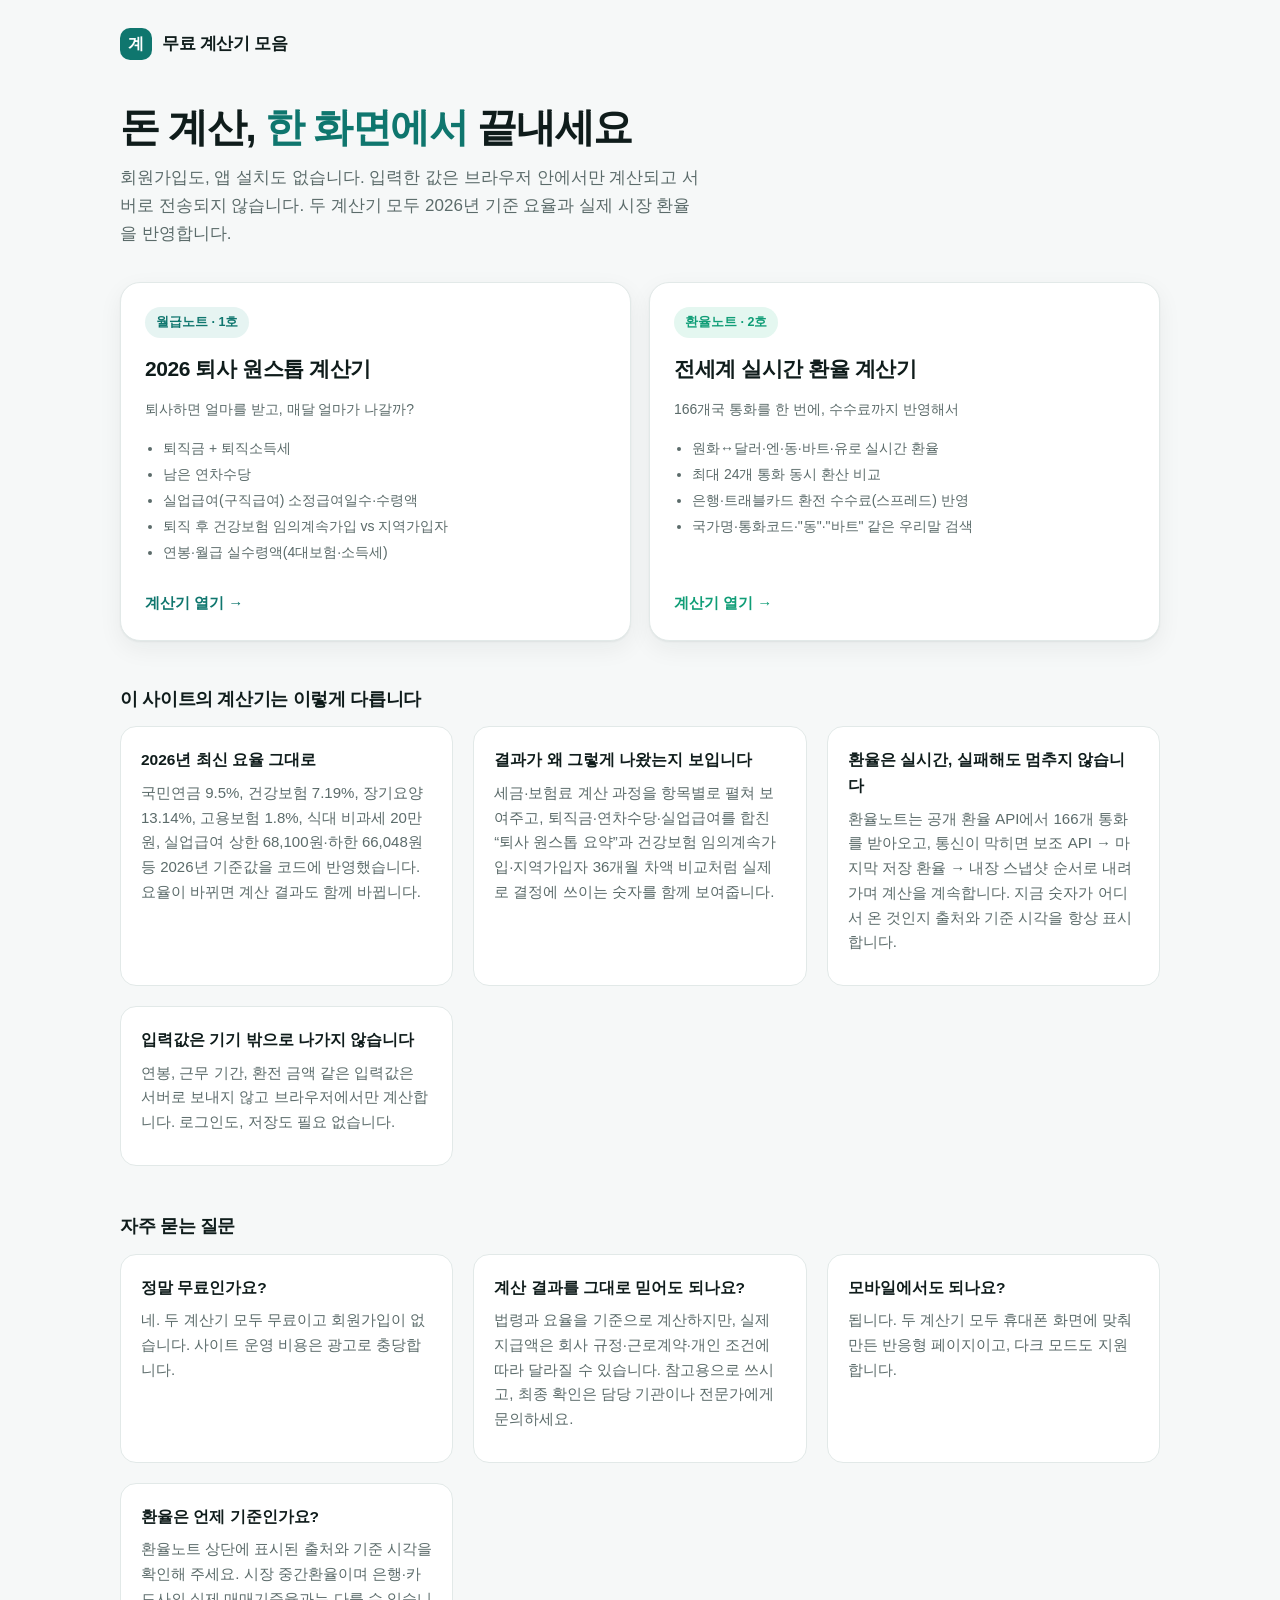
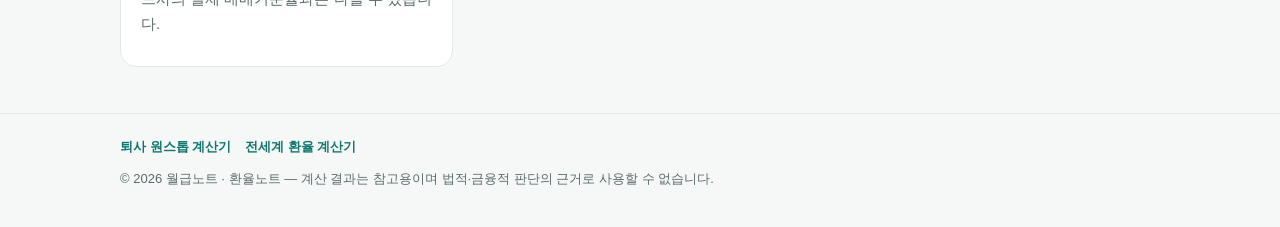
==== index.html @ 87c5fdeb "무료 계산기 2종 배포: 퇴사 원스톱 계산기(월급노트) + 전세계 환율 계산기(환율노트) - 루트: 허브 페이지, ads.txt(애드센스 pub-2493112023638381), " ====
<!DOCTYPE html>
<html lang="ko">
<head>
<meta charset="utf-8">
<meta name="viewport" content="width=device-width, initial-scale=1">
<title>무료 계산기 모음 — 퇴사 정산 계산기 · 전세계 환율 계산기 | 월급노트 · 환율노트</title>
<meta name="description" content="회원가입·설치 없이 바로 쓰는 무료 계산기 2종. 2026년 요율로 퇴직금·연차수당·실업급여·건강보험과 연봉 실수령액을 계산하는 월급노트, 166개국 통화를 실시간 환율과 환전 수수료까지 반영해 계산하는 환율노트.">
<meta name="keywords" content="무료 계산기, 퇴사 계산기, 퇴직금 계산기, 연차수당 계산기, 실업급여 계산기, 연봉 실수령액, 환율 계산기, 환전 수수료 계산">
<meta name="robots" content="index, follow, max-image-preview:large">
<meta name="author" content="월급노트 · 환율노트">
<meta name="theme-color" content="#0f766e">
<link rel="canonical" href="https://fuuckuyooou-sys.github.io/">
<link rel="icon" href="data:image/svg+xml,%3Csvg xmlns='http://www.w3.org/2000/svg' viewBox='0 0 64 64'%3E%3Crect width='64' height='64' rx='16' fill='%230f766e'/%3E%3Cpath d='M18 42V26m14 16V20m14 22V32' stroke='%23fff' stroke-width='7' stroke-linecap='round'/%3E%3C/svg%3E">

<meta property="og:type" content="website">
<meta property="og:site_name" content="무료 계산기 모음">
<meta property="og:locale" content="ko_KR">
<meta property="og:url" content="https://fuuckuyooou-sys.github.io/">
<meta property="og:title" content="무료 계산기 모음 — 퇴사 정산 계산기 · 전세계 환율 계산기">
<meta property="og:description" content="퇴직금·연차수당·실업급여·건강보험을 한 번에 계산하는 월급노트, 166개국 통화 환율을 수수료까지 계산하는 환율노트. 둘 다 무료·회원가입 없음.">
<meta property="og:image" content="https://fuuckuyooou-sys.github.io/salary/og-image.png">
<meta property="og:image:width" content="1200">
<meta property="og:image:height" content="630">
<meta name="twitter:card" content="summary_large_image">
<meta name="twitter:title" content="무료 계산기 모음 — 퇴사 정산 · 전세계 환율">
<meta name="twitter:description" content="2026년 요율 기준 퇴사 정산 계산기와 166개국 실시간 환율 계산기. 무료, 설치 없음.">
<meta name="twitter:image" content="https://fuuckuyooou-sys.github.io/salary/og-image.png">

<style>
:root{
  --bg:#f6f8f8; --card:#ffffff; --ink:#0f1c1b; --muted:#5b6b6a; --line:#e2e9e8;
  --teal:#0f766e; --teal-soft:#e6f4f2; --green:#0f9d76; --green-soft:#e4f7f0;
  --shadow:0 1px 2px rgba(15,28,27,.06), 0 8px 24px rgba(15,28,27,.06);
}
@media (prefers-color-scheme: dark){
  :root{ --bg:#0b1214; --card:#121b1d; --ink:#e8f1ef; --muted:#9db0ad; --line:#223032;
         --teal:#2dd4bf; --teal-soft:#10312e; --green:#34d399; --green-soft:#0f2f26;
         --shadow:0 1px 2px rgba(0,0,0,.4), 0 10px 30px rgba(0,0,0,.35); }
}
*,*::before,*::after{ box-sizing:border-box; }
html{ -webkit-text-size-adjust:100%; }
body{
  margin:0; background:var(--bg); color:var(--ink);
  font-family:-apple-system,BlinkMacSystemFont,"Apple SD Gothic Neo","Pretendard","Malgun Gothic","Noto Sans KR",sans-serif;
  line-height:1.65; -webkit-font-smoothing:antialiased;
}
.wrap{ width:min(1040px,100% - 40px); margin:0 auto; }
header.top{ padding:28px 0 8px; }
.brand{ display:flex; align-items:center; gap:10px; font-weight:800; letter-spacing:-.02em; font-size:17px; color:var(--ink); text-decoration:none; }
.brand-mark{ display:grid; place-items:center; width:32px; height:32px; border-radius:10px; background:var(--teal); color:#fff; font-size:16px; font-weight:800; }
.hero{ padding:34px 0 26px; }
.hero h1{ margin:0 0 12px; font-size:clamp(26px,4.6vw,40px); line-height:1.25; letter-spacing:-.035em; font-weight:850; }
.hero h1 span{ color:var(--teal); }
.hero p{ margin:0; max-width:62ch; color:var(--muted); font-size:clamp(15px,2.4vw,17px); }
.cards{ display:grid; gap:18px; grid-template-columns:repeat(auto-fit,minmax(300px,1fr)); margin:8px 0 44px; }
.card{
  display:flex; flex-direction:column; gap:12px; padding:24px; border-radius:20px;
  background:var(--card); border:1px solid var(--line); box-shadow:var(--shadow);
  text-decoration:none; color:inherit; transition:transform .16s ease, border-color .16s ease;
}
.card:hover{ transform:translateY(-3px); border-color:var(--teal); }
.card:focus-visible{ outline:3px solid var(--teal); outline-offset:3px; }
.chip{ display:inline-flex; align-items:center; gap:7px; align-self:flex-start; padding:5px 11px; border-radius:999px; font-size:12.5px; font-weight:700; }
.chip.salary{ background:var(--teal-soft); color:var(--teal); }
.chip.fx{ background:var(--green-soft); color:var(--green); }
.card h2{ margin:2px 0 0; font-size:21px; letter-spacing:-.02em; }
.card .sub{ color:var(--muted); font-size:14px; margin:0; }
.card ul{ margin:0; padding-left:18px; color:var(--muted); font-size:14px; }
.card ul li{ margin:3px 0; }
.go{ margin-top:auto; padding-top:12px; font-weight:800; color:var(--teal); font-size:15px; display:flex; align-items:center; gap:6px; }
.card.fx .go{ color:var(--green); }
section.info{ margin:0 0 46px; }
section.info h2{ font-size:18px; letter-spacing:-.02em; margin:0 0 12px; }
section.info p{ margin:0 0 10px; color:var(--muted); font-size:15px; }
.grid2{ display:grid; gap:20px; grid-template-columns:repeat(auto-fit,minmax(280px,1fr)); }
.box{ background:var(--card); border:1px solid var(--line); border-radius:16px; padding:20px; }
.box h3{ margin:0 0 8px; font-size:15.5px; }
.box p{ margin:0; font-size:14px; color:var(--muted); }
footer.site{ border-top:1px solid var(--line); padding:22px 0 38px; color:var(--muted); font-size:13px; }
footer.site nav{ display:flex; flex-wrap:wrap; gap:14px; margin-bottom:10px; }
footer.site a{ color:var(--teal); text-decoration:none; font-weight:600; }
footer.site a:hover{ text-decoration:underline; }
</style>

<script type="application/ld+json">
{
  "@context": "https://schema.org",
  "@graph": [
    {
      "@type": "WebSite",
      "name": "무료 계산기 모음 — 월급노트 · 환율노트",
      "url": "https://fuuckuyooou-sys.github.io/",
      "inLanguage": "ko-KR",
      "description": "퇴사 정산 계산기(월급노트)와 전세계 실시간 환율 계산기(환율노트)를 모은 무료 계산기 사이트."
    },
    {
      "@type": "ItemList",
      "name": "무료 계산기 2종",
      "itemListElement": [
        {
          "@type": "ListItem",
          "position": 1,
          "name": "2026 퇴사 원스톱 계산기 — 월급노트",
          "url": "https://fuuckuyooou-sys.github.io/salary/"
        },
        {
          "@type": "ListItem",
          "position": 2,
          "name": "전세계 실시간 환율 계산기 — 환율노트",
          "url": "https://fuuckuyooou-sys.github.io/fx/"
        }
      ]
    }
  ]
}
</script>
</head>
<body>

<header class="top">
  <div class="wrap">
    <a class="brand" href="./"><span class="brand-mark" aria-hidden="true">계</span>무료 계산기 모음</a>
  </div>
</header>

<main>
  <div class="wrap">
    <div class="hero">
      <h1>돈 계산, <span>한 화면에서</span> 끝내세요</h1>
      <p>회원가입도, 앱 설치도 없습니다. 입력한 값은 브라우저 안에서만 계산되고 서버로 전송되지 않습니다. 두 계산기 모두 2026년 기준 요율과 실제 시장 환율을 반영합니다.</p>
    </div>

    <div class="cards">
      <a class="card salary" href="salary/">
        <span class="chip salary">월급노트 · 1호</span>
        <h2>2026 퇴사 원스톱 계산기</h2>
        <p class="sub">퇴사하면 얼마를 받고, 매달 얼마가 나갈까?</p>
        <ul>
          <li>퇴직금 + 퇴직소득세</li>
          <li>남은 연차수당</li>
          <li>실업급여(구직급여) 소정급여일수·수령액</li>
          <li>퇴직 후 건강보험 임의계속가입 vs 지역가입자</li>
          <li>연봉·월급 실수령액(4대보험·소득세)</li>
        </ul>
        <span class="go">계산기 열기 →</span>
      </a>

      <a class="card fx" href="fx/">
        <span class="chip fx">환율노트 · 2호</span>
        <h2>전세계 실시간 환율 계산기</h2>
        <p class="sub">166개국 통화를 한 번에, 수수료까지 반영해서</p>
        <ul>
          <li>원화↔달러·엔·동·바트·유로 실시간 환율</li>
          <li>최대 24개 통화 동시 환산 비교</li>
          <li>은행·트래블카드 환전 수수료(스프레드) 반영</li>
          <li>국가명·통화코드·"동"·"바트" 같은 우리말 검색</li>
        </ul>
        <span class="go">계산기 열기 →</span>
      </a>
    </div>

    <section class="info">
      <h2>이 사이트의 계산기는 이렇게 다릅니다</h2>
      <div class="grid2">
        <div class="box">
          <h3>2026년 최신 요율 그대로</h3>
          <p>국민연금 9.5%, 건강보험 7.19%, 장기요양 13.14%, 고용보험 1.8%, 식대 비과세 20만원, 실업급여 상한 68,100원·하한 66,048원 등 2026년 기준값을 코드에 반영했습니다. 요율이 바뀌면 계산 결과도 함께 바뀝니다.</p>
        </div>
        <div class="box">
          <h3>결과가 왜 그렇게 나왔는지 보입니다</h3>
          <p>세금·보험료 계산 과정을 항목별로 펼쳐 보여주고, 퇴직금·연차수당·실업급여를 합친 &ldquo;퇴사 원스톱 요약&rdquo;과 건강보험 임의계속가입·지역가입자 36개월 차액 비교처럼 실제로 결정에 쓰이는 숫자를 함께 보여줍니다.</p>
        </div>
        <div class="box">
          <h3>환율은 실시간, 실패해도 멈추지 않습니다</h3>
          <p>환율노트는 공개 환율 API에서 166개 통화를 받아오고, 통신이 막히면 보조 API → 마지막 저장 환율 → 내장 스냅샷 순서로 내려가며 계산을 계속합니다. 지금 숫자가 어디서 온 것인지 출처와 기준 시각을 항상 표시합니다.</p>
        </div>
        <div class="box">
          <h3>입력값은 기기 밖으로 나가지 않습니다</h3>
          <p>연봉, 근무 기간, 환전 금액 같은 입력값은 서버로 보내지 않고 브라우저에서만 계산합니다. 로그인도, 저장도 필요 없습니다.</p>
        </div>
      </div>
    </section>

    <section class="info">
      <h2>자주 묻는 질문</h2>
      <div class="grid2">
        <div class="box">
          <h3>정말 무료인가요?</h3>
          <p>네. 두 계산기 모두 무료이고 회원가입이 없습니다. 사이트 운영 비용은 광고로 충당합니다.</p>
        </div>
        <div class="box">
          <h3>계산 결과를 그대로 믿어도 되나요?</h3>
          <p>법령과 요율을 기준으로 계산하지만, 실제 지급액은 회사 규정·근로계약·개인 조건에 따라 달라질 수 있습니다. 참고용으로 쓰시고, 최종 확인은 담당 기관이나 전문가에게 문의하세요.</p>
        </div>
        <div class="box">
          <h3>모바일에서도 되나요?</h3>
          <p>됩니다. 두 계산기 모두 휴대폰 화면에 맞춰 만든 반응형 페이지이고, 다크 모드도 지원합니다.</p>
        </div>
        <div class="box">
          <h3>환율은 언제 기준인가요?</h3>
          <p>환율노트 상단에 표시된 출처와 기준 시각을 확인해 주세요. 시장 중간환율이며 은행·카드사의 실제 매매기준율과는 다를 수 있습니다.</p>
        </div>
      </div>
    </section>
  </div>
</main>

<footer class="site">
  <div class="wrap">
    <nav aria-label="사이트 메뉴">
      <a href="salary/">퇴사 원스톱 계산기</a>
      <a href="fx/">전세계 환율 계산기</a>
    </nav>
    <div>© 2026 월급노트 · 환율노트 — 계산 결과는 참고용이며 법적·금융적 판단의 근거로 사용할 수 없습니다.</div>
  </div>
</footer>

</body>
</html>
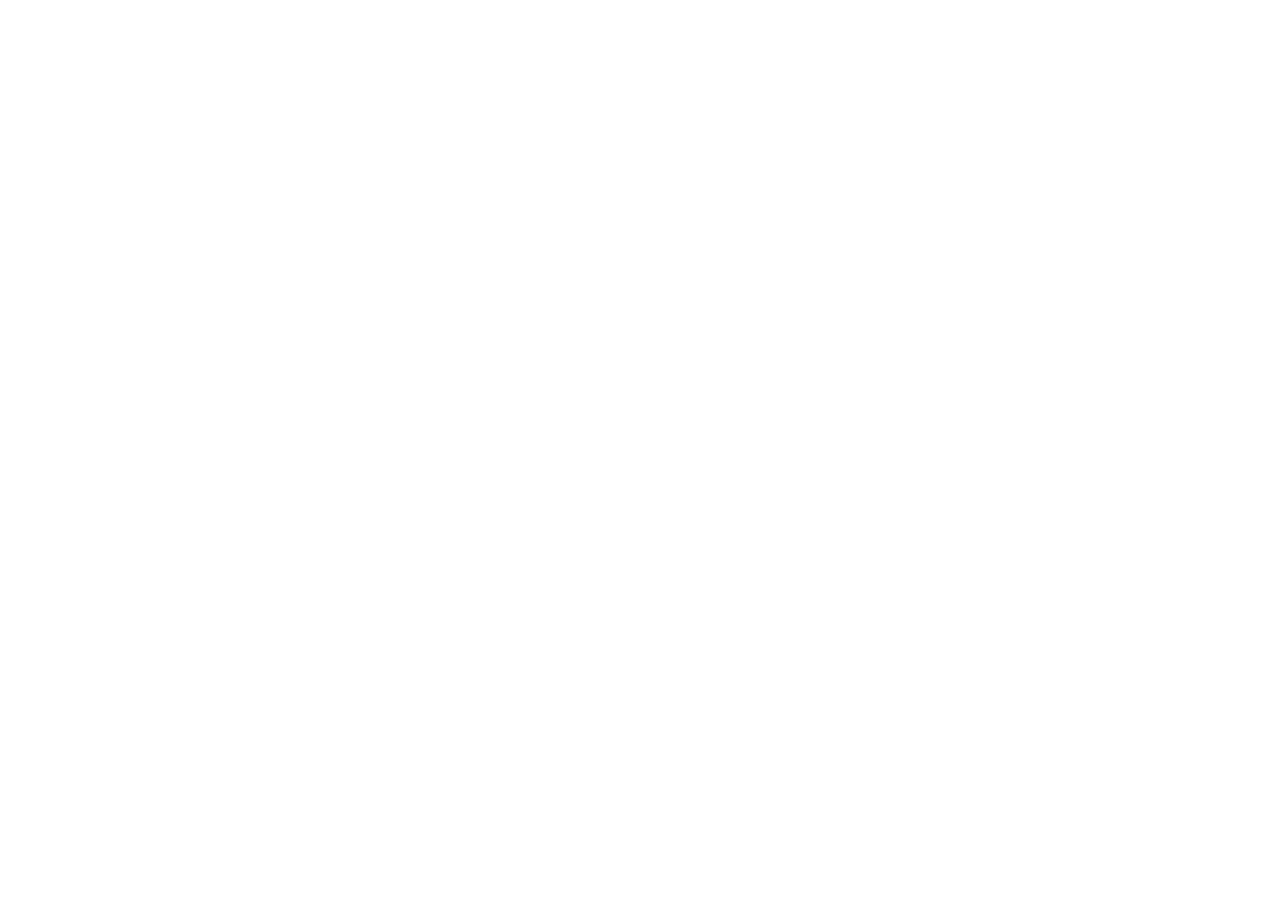
==== commit 5367022c: "새 주소(lifecalc-kr.github.io)로 이전 — 전 페이지 리다이렉트 사이트를 생활금융 계산기 연구소(lifecalc-kr.github.io)로 옮겼습니다. 기존 링크" ====
--- a/index.html
+++ b/index.html
@@ -3,217 +3,27 @@
 <head>
 <meta charset="utf-8">
 <meta name="viewport" content="width=device-width, initial-scale=1">
-<title>무료 계산기 모음 — 퇴사 정산 계산기 · 전세계 환율 계산기 | 월급노트 · 환율노트</title>
-<meta name="description" content="회원가입·설치 없이 바로 쓰는 무료 계산기 2종. 2026년 요율로 퇴직금·연차수당·실업급여·건강보험과 연봉 실수령액을 계산하는 월급노트, 166개국 통화를 실시간 환율과 환전 수수료까지 반영해 계산하는 환율노트.">
-<meta name="keywords" content="무료 계산기, 퇴사 계산기, 퇴직금 계산기, 연차수당 계산기, 실업급여 계산기, 연봉 실수령액, 환율 계산기, 환전 수수료 계산">
-<meta name="robots" content="index, follow, max-image-preview:large">
-<meta name="author" content="월급노트 · 환율노트">
-<meta name="theme-color" content="#0f766e">
-<link rel="canonical" href="https://fuuckuyooou-sys.github.io/">
-<link rel="icon" href="data:image/svg+xml,%3Csvg xmlns='http://www.w3.org/2000/svg' viewBox='0 0 64 64'%3E%3Crect width='64' height='64' rx='16' fill='%230f766e'/%3E%3Cpath d='M18 42V26m14 16V20m14 22V32' stroke='%23fff' stroke-width='7' stroke-linecap='round'/%3E%3C/svg%3E">
-
-<meta property="og:type" content="website">
-<meta property="og:site_name" content="무료 계산기 모음">
-<meta property="og:locale" content="ko_KR">
-<meta property="og:url" content="https://fuuckuyooou-sys.github.io/">
-<meta property="og:title" content="무료 계산기 모음 — 퇴사 정산 계산기 · 전세계 환율 계산기">
-<meta property="og:description" content="퇴직금·연차수당·실업급여·건강보험을 한 번에 계산하는 월급노트, 166개국 통화 환율을 수수료까지 계산하는 환율노트. 둘 다 무료·회원가입 없음.">
-<meta property="og:image" content="https://fuuckuyooou-sys.github.io/salary/og-image.png">
-<meta property="og:image:width" content="1200">
-<meta property="og:image:height" content="630">
-<meta name="twitter:card" content="summary_large_image">
-<meta name="twitter:title" content="무료 계산기 모음 — 퇴사 정산 · 전세계 환율">
-<meta name="twitter:description" content="2026년 요율 기준 퇴사 정산 계산기와 166개국 실시간 환율 계산기. 무료, 설치 없음.">
-<meta name="twitter:image" content="https://fuuckuyooou-sys.github.io/salary/og-image.png">
-
+<title>주소가 이전되었습니다 | 생활금융 계산기 연구소</title>
+<meta name="robots" content="noindex, follow">
+<link rel="canonical" href="https://lifecalc-kr.github.io/">
+<meta http-equiv="refresh" content="0; url=https://lifecalc-kr.github.io/">
+<script>location.replace("https://lifecalc-kr.github.io/" + location.search + location.hash);</script>
 <style>
-:root{
-  --bg:#f6f8f8; --card:#ffffff; --ink:#0f1c1b; --muted:#5b6b6a; --line:#e2e9e8;
-  --teal:#0f766e; --teal-soft:#e6f4f2; --green:#0f9d76; --green-soft:#e4f7f0;
-  --shadow:0 1px 2px rgba(15,28,27,.06), 0 8px 24px rgba(15,28,27,.06);
-}
-@media (prefers-color-scheme: dark){
-  :root{ --bg:#0b1214; --card:#121b1d; --ink:#e8f1ef; --muted:#9db0ad; --line:#223032;
-         --teal:#2dd4bf; --teal-soft:#10312e; --green:#34d399; --green-soft:#0f2f26;
-         --shadow:0 1px 2px rgba(0,0,0,.4), 0 10px 30px rgba(0,0,0,.35); }
-}
-*,*::before,*::after{ box-sizing:border-box; }
-html{ -webkit-text-size-adjust:100%; }
-body{
-  margin:0; background:var(--bg); color:var(--ink);
-  font-family:-apple-system,BlinkMacSystemFont,"Apple SD Gothic Neo","Pretendard","Malgun Gothic","Noto Sans KR",sans-serif;
-  line-height:1.65; -webkit-font-smoothing:antialiased;
-}
-.wrap{ width:min(1040px,100% - 40px); margin:0 auto; }
-header.top{ padding:28px 0 8px; }
-.brand{ display:flex; align-items:center; gap:10px; font-weight:800; letter-spacing:-.02em; font-size:17px; color:var(--ink); text-decoration:none; }
-.brand-mark{ display:grid; place-items:center; width:32px; height:32px; border-radius:10px; background:var(--teal); color:#fff; font-size:16px; font-weight:800; }
-.hero{ padding:34px 0 26px; }
-.hero h1{ margin:0 0 12px; font-size:clamp(26px,4.6vw,40px); line-height:1.25; letter-spacing:-.035em; font-weight:850; }
-.hero h1 span{ color:var(--teal); }
-.hero p{ margin:0; max-width:62ch; color:var(--muted); font-size:clamp(15px,2.4vw,17px); }
-.cards{ display:grid; gap:18px; grid-template-columns:repeat(auto-fit,minmax(300px,1fr)); margin:8px 0 44px; }
-.card{
-  display:flex; flex-direction:column; gap:12px; padding:24px; border-radius:20px;
-  background:var(--card); border:1px solid var(--line); box-shadow:var(--shadow);
-  text-decoration:none; color:inherit; transition:transform .16s ease, border-color .16s ease;
-}
-.card:hover{ transform:translateY(-3px); border-color:var(--teal); }
-.card:focus-visible{ outline:3px solid var(--teal); outline-offset:3px; }
-.chip{ display:inline-flex; align-items:center; gap:7px; align-self:flex-start; padding:5px 11px; border-radius:999px; font-size:12.5px; font-weight:700; }
-.chip.salary{ background:var(--teal-soft); color:var(--teal); }
-.chip.fx{ background:var(--green-soft); color:var(--green); }
-.card h2{ margin:2px 0 0; font-size:21px; letter-spacing:-.02em; }
-.card .sub{ color:var(--muted); font-size:14px; margin:0; }
-.card ul{ margin:0; padding-left:18px; color:var(--muted); font-size:14px; }
-.card ul li{ margin:3px 0; }
-.go{ margin-top:auto; padding-top:12px; font-weight:800; color:var(--teal); font-size:15px; display:flex; align-items:center; gap:6px; }
-.card.fx .go{ color:var(--green); }
-section.info{ margin:0 0 46px; }
-section.info h2{ font-size:18px; letter-spacing:-.02em; margin:0 0 12px; }
-section.info p{ margin:0 0 10px; color:var(--muted); font-size:15px; }
-.grid2{ display:grid; gap:20px; grid-template-columns:repeat(auto-fit,minmax(280px,1fr)); }
-.box{ background:var(--card); border:1px solid var(--line); border-radius:16px; padding:20px; }
-.box h3{ margin:0 0 8px; font-size:15.5px; }
-.box p{ margin:0; font-size:14px; color:var(--muted); }
-footer.site{ border-top:1px solid var(--line); padding:22px 0 38px; color:var(--muted); font-size:13px; }
-footer.site nav{ display:flex; flex-wrap:wrap; gap:14px; margin-bottom:10px; }
-footer.site a{ color:var(--teal); text-decoration:none; font-weight:600; }
-footer.site a:hover{ text-decoration:underline; }
+body{margin:0;min-height:100vh;display:grid;place-items:center;background:#f6f8f8;color:#0f1c1b;
+font-family:-apple-system,BlinkMacSystemFont,"Apple SD Gothic Neo","Malgun Gothic","Noto Sans KR",sans-serif;
+text-align:center;padding:24px}
+@media (prefers-color-scheme:dark){body{background:#0b1214;color:#e8f1ef}p{color:#9db0ad}}
+h1{font-size:20px;margin:0 0 10px}
+p{color:#5b6b6a;margin:0 0 20px;font-size:15px}
+a{display:inline-block;padding:12px 20px;border-radius:12px;background:#0f766e;color:#fff;text-decoration:none;font-weight:700}
+code{font-size:13px;opacity:.8}
 </style>
-
-<script type="application/ld+json">
-{
-  "@context": "https://schema.org",
-  "@graph": [
-    {
-      "@type": "WebSite",
-      "name": "무료 계산기 모음 — 월급노트 · 환율노트",
-      "url": "https://fuuckuyooou-sys.github.io/",
-      "inLanguage": "ko-KR",
-      "description": "퇴사 정산 계산기(월급노트)와 전세계 실시간 환율 계산기(환율노트)를 모은 무료 계산기 사이트."
-    },
-    {
-      "@type": "ItemList",
-      "name": "무료 계산기 2종",
-      "itemListElement": [
-        {
-          "@type": "ListItem",
-          "position": 1,
-          "name": "2026 퇴사 원스톱 계산기 — 월급노트",
-          "url": "https://fuuckuyooou-sys.github.io/salary/"
-        },
-        {
-          "@type": "ListItem",
-          "position": 2,
-          "name": "전세계 실시간 환율 계산기 — 환율노트",
-          "url": "https://fuuckuyooou-sys.github.io/fx/"
-        }
-      ]
-    }
-  ]
-}
-</script>
 </head>
 <body>
-
-<header class="top">
-  <div class="wrap">
-    <a class="brand" href="./"><span class="brand-mark" aria-hidden="true">계</span>무료 계산기 모음</a>
-  </div>
-</header>
-
 <main>
-  <div class="wrap">
-    <div class="hero">
-      <h1>돈 계산, <span>한 화면에서</span> 끝내세요</h1>
-      <p>회원가입도, 앱 설치도 없습니다. 입력한 값은 브라우저 안에서만 계산되고 서버로 전송되지 않습니다. 두 계산기 모두 2026년 기준 요율과 실제 시장 환율을 반영합니다.</p>
-    </div>
-
-    <div class="cards">
-      <a class="card salary" href="salary/">
-        <span class="chip salary">월급노트 · 1호</span>
-        <h2>2026 퇴사 원스톱 계산기</h2>
-        <p class="sub">퇴사하면 얼마를 받고, 매달 얼마가 나갈까?</p>
-        <ul>
-          <li>퇴직금 + 퇴직소득세</li>
-          <li>남은 연차수당</li>
-          <li>실업급여(구직급여) 소정급여일수·수령액</li>
-          <li>퇴직 후 건강보험 임의계속가입 vs 지역가입자</li>
-          <li>연봉·월급 실수령액(4대보험·소득세)</li>
-        </ul>
-        <span class="go">계산기 열기 →</span>
-      </a>
-
-      <a class="card fx" href="fx/">
-        <span class="chip fx">환율노트 · 2호</span>
-        <h2>전세계 실시간 환율 계산기</h2>
-        <p class="sub">166개국 통화를 한 번에, 수수료까지 반영해서</p>
-        <ul>
-          <li>원화↔달러·엔·동·바트·유로 실시간 환율</li>
-          <li>최대 24개 통화 동시 환산 비교</li>
-          <li>은행·트래블카드 환전 수수료(스프레드) 반영</li>
-          <li>국가명·통화코드·"동"·"바트" 같은 우리말 검색</li>
-        </ul>
-        <span class="go">계산기 열기 →</span>
-      </a>
-    </div>
-
-    <section class="info">
-      <h2>이 사이트의 계산기는 이렇게 다릅니다</h2>
-      <div class="grid2">
-        <div class="box">
-          <h3>2026년 최신 요율 그대로</h3>
-          <p>국민연금 9.5%, 건강보험 7.19%, 장기요양 13.14%, 고용보험 1.8%, 식대 비과세 20만원, 실업급여 상한 68,100원·하한 66,048원 등 2026년 기준값을 코드에 반영했습니다. 요율이 바뀌면 계산 결과도 함께 바뀝니다.</p>
-        </div>
-        <div class="box">
-          <h3>결과가 왜 그렇게 나왔는지 보입니다</h3>
-          <p>세금·보험료 계산 과정을 항목별로 펼쳐 보여주고, 퇴직금·연차수당·실업급여를 합친 &ldquo;퇴사 원스톱 요약&rdquo;과 건강보험 임의계속가입·지역가입자 36개월 차액 비교처럼 실제로 결정에 쓰이는 숫자를 함께 보여줍니다.</p>
-        </div>
-        <div class="box">
-          <h3>환율은 실시간, 실패해도 멈추지 않습니다</h3>
-          <p>환율노트는 공개 환율 API에서 166개 통화를 받아오고, 통신이 막히면 보조 API → 마지막 저장 환율 → 내장 스냅샷 순서로 내려가며 계산을 계속합니다. 지금 숫자가 어디서 온 것인지 출처와 기준 시각을 항상 표시합니다.</p>
-        </div>
-        <div class="box">
-          <h3>입력값은 기기 밖으로 나가지 않습니다</h3>
-          <p>연봉, 근무 기간, 환전 금액 같은 입력값은 서버로 보내지 않고 브라우저에서만 계산합니다. 로그인도, 저장도 필요 없습니다.</p>
-        </div>
-      </div>
-    </section>
-
-    <section class="info">
-      <h2>자주 묻는 질문</h2>
-      <div class="grid2">
-        <div class="box">
-          <h3>정말 무료인가요?</h3>
-          <p>네. 두 계산기 모두 무료이고 회원가입이 없습니다. 사이트 운영 비용은 광고로 충당합니다.</p>
-        </div>
-        <div class="box">
-          <h3>계산 결과를 그대로 믿어도 되나요?</h3>
-          <p>법령과 요율을 기준으로 계산하지만, 실제 지급액은 회사 규정·근로계약·개인 조건에 따라 달라질 수 있습니다. 참고용으로 쓰시고, 최종 확인은 담당 기관이나 전문가에게 문의하세요.</p>
-        </div>
-        <div class="box">
-          <h3>모바일에서도 되나요?</h3>
-          <p>됩니다. 두 계산기 모두 휴대폰 화면에 맞춰 만든 반응형 페이지이고, 다크 모드도 지원합니다.</p>
-        </div>
-        <div class="box">
-          <h3>환율은 언제 기준인가요?</h3>
-          <p>환율노트 상단에 표시된 출처와 기준 시각을 확인해 주세요. 시장 중간환율이며 은행·카드사의 실제 매매기준율과는 다를 수 있습니다.</p>
-        </div>
-      </div>
-    </section>
-  </div>
+  <h1>새 주소로 이전했습니다</h1>
+  <p>생활금융 계산기 연구소가 <code>lifecalc-kr.github.io</code>로 옮겨갔습니다.<br>자동으로 이동하지 않으면 아래 버튼을 눌러 주세요.</p>
+  <a href="https://lifecalc-kr.github.io/">새 주소로 이동</a>
 </main>
-
-<footer class="site">
-  <div class="wrap">
-    <nav aria-label="사이트 메뉴">
-      <a href="salary/">퇴사 원스톱 계산기</a>
-      <a href="fx/">전세계 환율 계산기</a>
-    </nav>
-    <div>© 2026 월급노트 · 환율노트 — 계산 결과는 참고용이며 법적·금융적 판단의 근거로 사용할 수 없습니다.</div>
-  </div>
-</footer>
-
 </body>
 </html>
